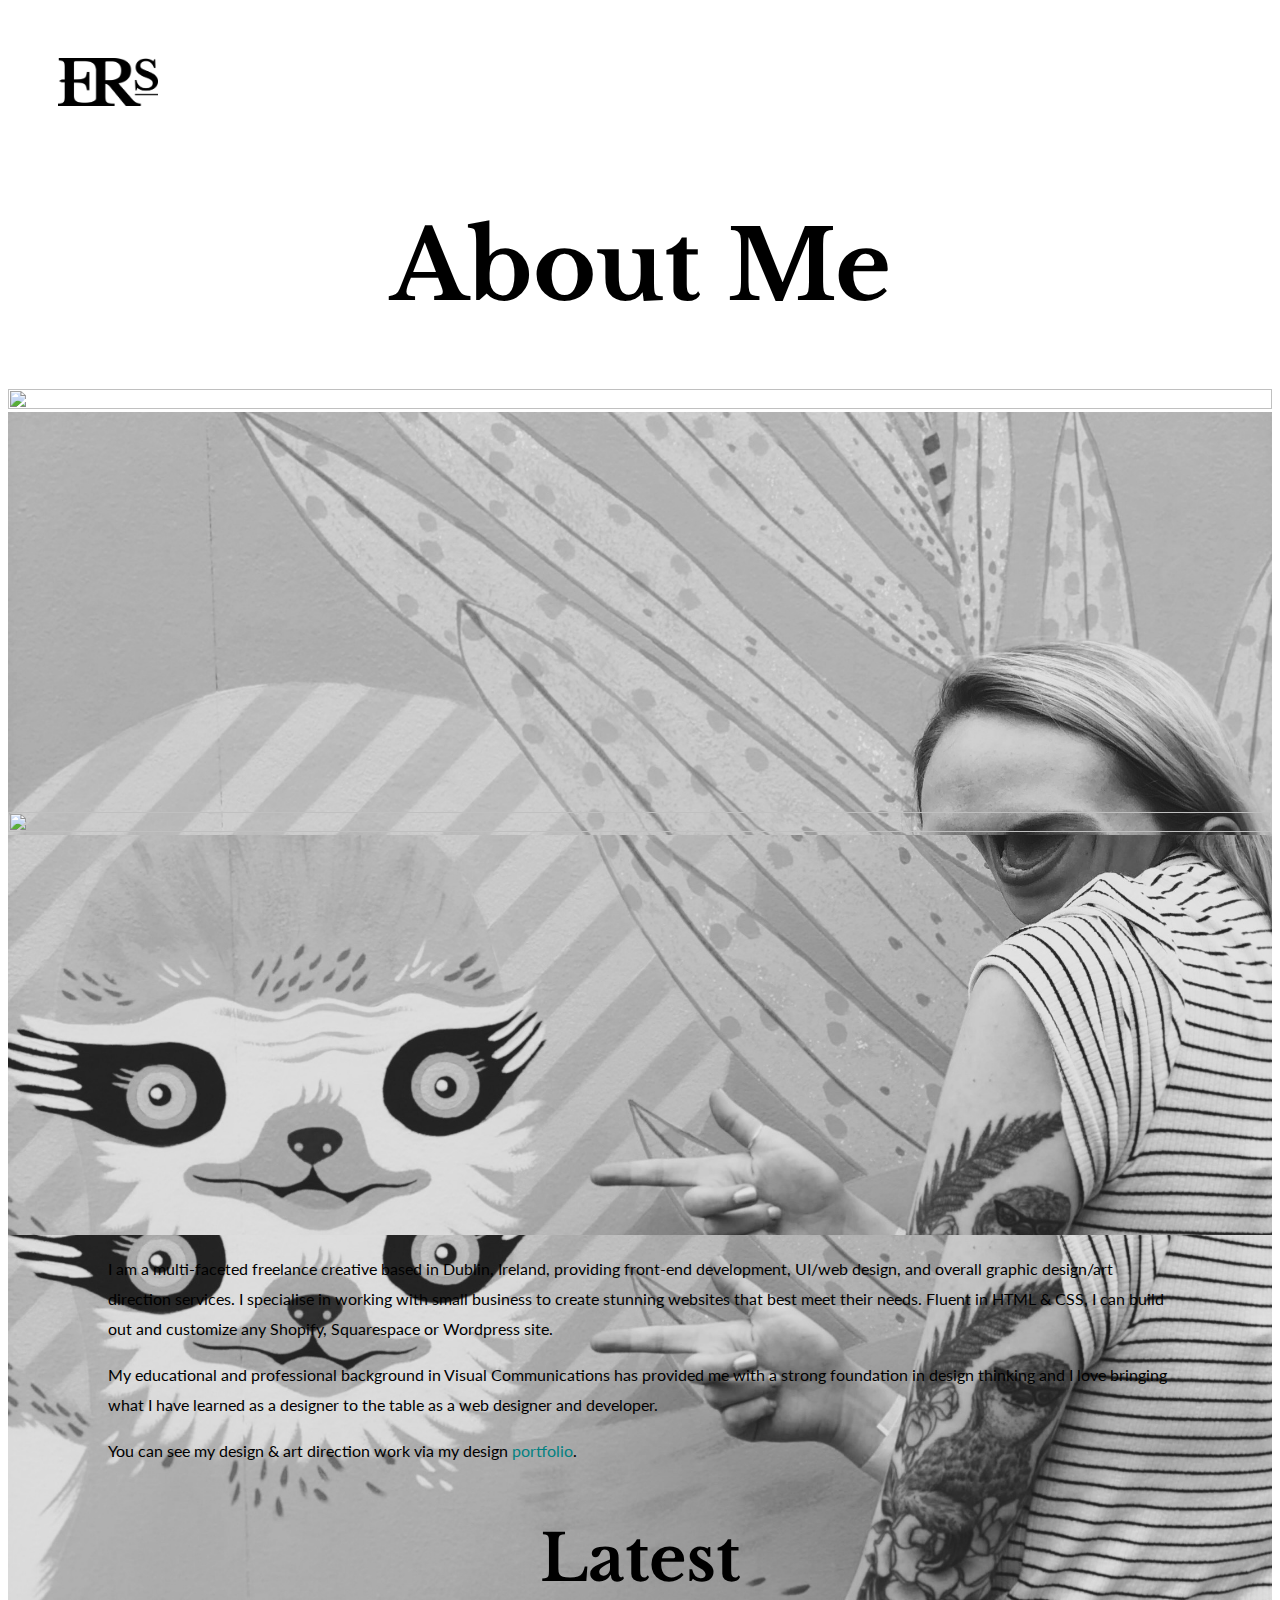
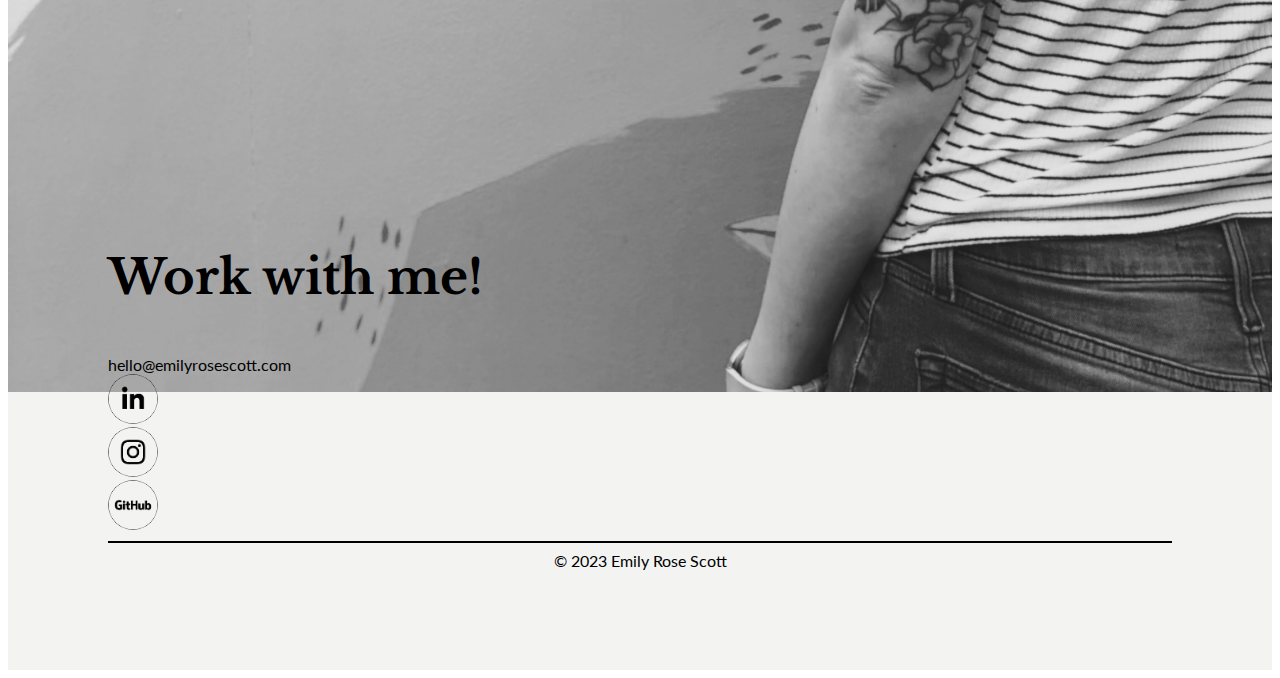
==== about.html @ 5b52eedc "Updates to overall styling, adding about page content & styling" ====
<!DOCTYPE html>
<html lang="en">
  <head>
    <meta charset="UTF-8" />
    <meta http-equiv="X-UA-Compatible" content="IE=edge" />
    <meta name="viewport" content="width=device-width, initial-scale=1.0" />
    <title>Document</title>
    <link
      href="https://cdn.jsdelivr.net/npm/bootstrap@5.3.0-alpha3/dist/css/bootstrap.min.css"
      rel="stylesheet"
      integrity="sha384-KK94CHFLLe+nY2dmCWGMq91rCGa5gtU4mk92HdvYe+M/SXH301p5ILy+dN9+nJOZ"
      crossorigin="anonymous"
    />
    <link rel="stylesheet" href="/styles/portfolio.css" />
    <link rel="preconnect" href="https://fonts.googleapis.com" />
    <link rel="preconnect" href="https://fonts.gstatic.com" crossorigin />
    <link
      href="https://fonts.googleapis.com/css2?family=Lato:ital,wght@0,100;0,300;0,400;0,700;0,900;1,100;1,300;1,400;1,700;1,900&family=Libre+Baskerville:ital,wght@0,400;0,700;1,400&display=swap"
      rel="stylesheet"
    />

    <script
      src="https://cdn.jsdelivr.net/npm/bootstrap@5.3.0-alpha3/dist/js/bootstrap.bundle.min.js"
      integrity="sha384-ENjdO4Dr2bkBIFxQpeoTz1HIcje39Wm4jDKdf19U8gI4ddQ3GYNS7NTKfAdVQSZe"
      crossorigin="anonymous"
    ></script>
  </head>
  <body>
    <nav>
      <a href="/index.html"
        ><img src="/images/ers-logo.png" alt="" class="logo"
      /></a>
    </nav>

    <div class="header">
      <h1>About Me</h1>
    </div>
    <div class="row mt-5 d-none d-md-flex">
      <div class="col img-container">
        <img src="/images/emily-1.jpg" alt="" class="" />
      </div>
      <div class="col img-container">
        <img src="/images/emily-2.jpeg" alt="" class="" />
      </div>
      <div class="col img-container">
        <img src="/images/emily-3.jpg" alt="" class="" />
      </div>
    </div>
    <div class="hidden-image d-md-none d-sm-block mt-5">
      <img src="/images/emily-2.jpeg" alt="" class="img-fluid" max- />
    </div>
    <div class="page-content">
      <div class="row mt-5">
        <div class="col-lg">
          <p>
            I am a multi-faceted freelance creative based in Dublin, Ireland,
            providing front-end development, UI/web design, and overall graphic
            design/art direction services. I specialise in working with small
            business to create stunning websites that best meet their needs.
            Fluent in HTML & CSS, I can build out and customize any Shopify,
            Squarespace or Wordpress site.
          </p>
        </div>
        <div class="col-lg">
          <p>
            My educational and professional background in Visual Communications
            has provided me with a strong foundation in design thinking and I
            love bringing what I have learned as a designer to the table as a
            web designer and developer.
          </p>
          <p>
            You can see my design & art direction work via my design
            <a
              href="https://www.emilyrosescott.com/"
              target="_blank"
              class="body-link"
              >portfolio</a
            >.
          </p>
        </div>
      </div>
      <div class="latest mt-5">
        <h2>Latest</h2>
        <div class="ig-grid mt-5">
          <figure data-behold-id="tKvG8lIHUna5O9hfatma"></figure>
        </div>
      </div>
    </div>
    <div class="footer">
      <div class="row d-flex">
        <div class="col-md-6 justify-content-start">
          <h3>Work with me!</h3>
          <a href="mailto:hello@emilyrosescott.com">hello@emilyrosescott.com</a>
        </div>
        <div class="col-md-6 d-flex justify-content-end social-icon-group">
          <div class="col-2 d-flex justify-content-end social-icon">
            <a
              href="https://www.linkedin.com/in/emily-r-scott-07019373/"
              target="_blank"
              ><img src="/images/linkedin-logo-icon.png"
            /></a>
          </div>
          <div class="col-2 d-flex justify-content-end social-icon">
            <a href="https://www.instagram.com/emirosely/" target="_blank"
              ><img src="/images/instagram-logo-icon.png"
            /></a>
          </div>
          <div class="col-2 d-flex justify-content-end social-icon">
            <a href="https://github.com/emirosely" target="_blank"
              ><img src="/images/github-logo-icon.png"
            /></a>
          </div>
        </div>
      </div>
      <hr />
      <div class="row copyright">
        <a href="https://www.emilyrosescott.com/" target="_blank"
          >© 2023 Emily Rose Scott</a
        >
      </div>
    </div>
    <script src="https://w.behold.so/widget.js" type="module"></script>
  </body>
</html>
---- styles/portfolio.css ----
/* MAIN */

:root {
  --background-color: rgba(26, 47, 0, 0.05);
  --primary-color: #018181;
  --heading-font-family: "Libre Baskerville", serif;
  --default-font-family: "Lato", sans-serif;
  --box-shadow: rgba(0, 0, 0, 0.1) 4px 4px 10px;
  --margin-top: 100px;
  --margin-vertical: 100px 0px;
  --margin-horizontal: 0px 100px;
}

body {
  font-family: var(--default-font-family);
}

h1,
h2,
h3 {
  font-family: var(--heading-font-family);
  color: black;
  font-weight: 700;
  line-height: 1.2em;
}

h4,
h5,
h6 {
  color: #000000b2;
  font-family: var(--default-font-family);
  text-transform: uppercase;
  letter-spacing: 0.2em;
  font-weight: 400;
}

h1 {
  font-size: 96px;
  line-height: 115px;
}

h2 {
  font-size: 64px;
  line-height: 80px;
}

h3 {
  font-size: 48px;
  line-height: 60px;
}

h4 {
  font-size: 24px;
  line-height: 35px;
}

h5 {
  font-size: 16px;
  line-height: 30px;
}

p {
  font-weight: 400;
  font-size: 16px;
  color: black;
  line-height: 30px;
}

hr {
  border: 1px solid #000000;
}

.body-button {
  border-radius: 5px;
  color: var(--primary-color);
  font-size: 16px;
  line-height: 20px;
  padding: 20px 30px;
  border: 1px solid var(--primary-color);
}

.body-button:hover {
  background: var(--primary-color);
  border-radius: 5px;
  color: white;
  font-size: 16px;
  line-height: 20px;
  padding: 20px 30px;
  box-shadow: var(--box-shadow);
}

.body-link {
  color: var(--primary-color);
  text-decoration: none;
}

.body-link:hover {
  color: var(--primary-color);
  text-decoration: underline;
}

.btn-branding {
  background: var(--primary-color);
  border-radius: 5px;
  color: white;
  font-size: 20px;
  line-height: 24px;
  padding: 20px 30px;
  text-transform: uppercase;
  letter-spacing: 0.2em;
  margin-right: 50px;
  margin-top: -30px;
  float: right;
}

.btn-branding:active {
  background-color: white !important;
  color: black !important;
  box-shadow: var(--box-shadow) !important;
}

.btn-branding:hover {
  background-color: black;
  color: white;
  box-shadow: var(--box-shadow);
}

.header {
  margin-top: var(--margin-top);
}

.logo {
  max-width: 100px;
  margin-top: 50px;
  margin-left: 50px;
}

.page-content {
  margin: var(--margin-horizontal);
}

/* HOME */
.hero {
  background-color: var(--background-color);
}

.nameplate {
  padding: 100px 50px;
  max-width: 1000px;
  margin: 0 auto;
}

.title {
  background-color: white;
  padding: 30px;
  margin-left: 50px;
  margin-bottom: -40px;
  text-align: left;
  text-decoration: none;
  display: inline-block;
}

.name {
  box-sizing: border-box;
  border: 2px solid #000000;
  padding: 100px 50px;
}

.project {
  margin: var(--margin-vertical);
}

/* ABOUT */

.header h1 {
  text-align: center;
}

.hidden-image img {
  max-height: 400px;
  width: 100%;
  height: auto;
  object-fit: cover;
}

.ig-grid {
  margin-bottom: 100px;
}

.img-container {
  max-height: 400px;
}

.img-container img {
  width: 100%;
  height: 100%;
  object-fit: cover;
}

.latest h2 {
  text-align: center;
}

/* FOOTER */
.copyright {
  text-align: center;
}

.footer {
  background-color: var(--background-color);
  padding: 100px;
}

.footer a {
  color: black;
  text-decoration: none;
}

.footer a:hover {
  color: var(--primary-color);
  text-decoration: underline;
}

.footer img {
  max-width: 100%;
  height: auto;
  max-height: 50px;
  border-radius: 50%;
}

.footer img:hover {
  box-shadow: var(--box-shadow);
}

.social-icon-group {
  gap: 10px;
}

.social-icon {
  flex-basis: 50px;
}

/* RESPONSIVE */
@media (max-width: 350px) {
  .nameplate {
    padding: 75px 50px !important;
  }

  .name {
    padding: 50px 50px !important;
  }

  .title {
    text-align: center !important;
    display: flex !important;
    justify-content: center !important;
    max-width: 200px !important;
    margin-left: auto !important;
    margin-right: auto !important;
    z-index: 1 !important;
    position: relative !important;
    padding: 20px 10px !important;
  }

  .btn-branding {
    text-align: center !important;
    float: none !important;
    display: flex !important;
    justify-content: center !important;
    max-width: 200px !important;
    margin-left: auto !important;
    margin-right: auto !important;
    font-size: 14px !important;
    line-height: 20px !important;
  }

  .page-content {
    margin: 75px 60px !important;
  }

  h1 {
    text-align: center !important;
    font-size: 45px !important;
    line-height: 55px !important;
  }

  h2 {
    font-size: 40px !important;
    line-height: 55px !important;
  }

  h3 {
    font-size: 30px !important;
    line-height: 40px !important;
    text-align: center !important;
  }

  h4 {
    font-size: 14px !important;
    line-height: 20px !important;
  }

  .footer {
    padding: 50px !important;
    text-align: center !important;
    display: block !important;
  }
  .social-icon-group {
    justify-content: center !important;
    margin: 20px 0px !important;
  }
}

@media (max-width: 480px) and (min-width: 351px) {
  .nameplate {
    padding: 75px 50px !important;
  }

  .name {
    padding: 50px 50px !important;
  }

  .title {
    text-align: center !important;
    display: flex !important;
    justify-content: center !important;
    max-width: 250px !important;
    margin-left: auto !important;
    margin-right: auto !important;
    z-index: 1 !important;
    position: relative !important;
    padding: 20px 10px !important;
  }

  .btn-branding {
    text-align: center !important;
    float: none !important;
    display: flex !important;
    justify-content: center !important;
    max-width: 200px !important;
    margin-left: auto !important;
    margin-right: auto !important;
    font-size: 14px !important;
    line-height: 20px !important;
  }

  .page-content {
    margin: 75px 60px !important;
  }

  h1 {
    text-align: center !important;
    font-size: 55px !important;
    line-height: 65px !important;
  }

  h2 {
    font-size: 40px !important;
    line-height: 55px !important;
  }

  h3 {
    font-size: 30px !important;
    line-height: 40px !important;
    text-align: center !important;
  }

  h4 {
    font-size: 14px !important;
    line-height: 20px !important;
  }

  .footer {
    padding: 50px !important;
    text-align: center !important;
    display: block !important;
  }
  .social-icon-group {
    justify-content: center !important;
    margin: 20px 0px !important;
  }
}

@media (max-width: 800px) and (min-width: 481px) {
  h1 {
    font-size: 70px !important;
    line-height: 70px !important;
  }

  h2 {
    font-size: 45px !important;
    line-height: 55px !important;
  }

  h3 {
    font-size: 30px !important;
    line-height: 40px !important;
    text-align: center !important;
  }

  h4 {
    font-size: 16px !important;
    line-height: 30px !important;
  }

  .nameplate {
    padding: 75px 50px !important;
  }

  .name {
    padding: 75px 50px !important;
  }
  .title {
    padding: 20px !important;
    margin-bottom: -30px !important;
  }
  .btn-branding {
    font-size: 16px !important;
  }

  .page-content {
    margin: 75px 60px !important;
  }

  .footer {
    padding: 50px !important;
    text-align: center !important;
    display: block !important;
  }
  .social-icon-group {
    justify-content: center !important;
    margin: 20px 0px !important;
  }
}
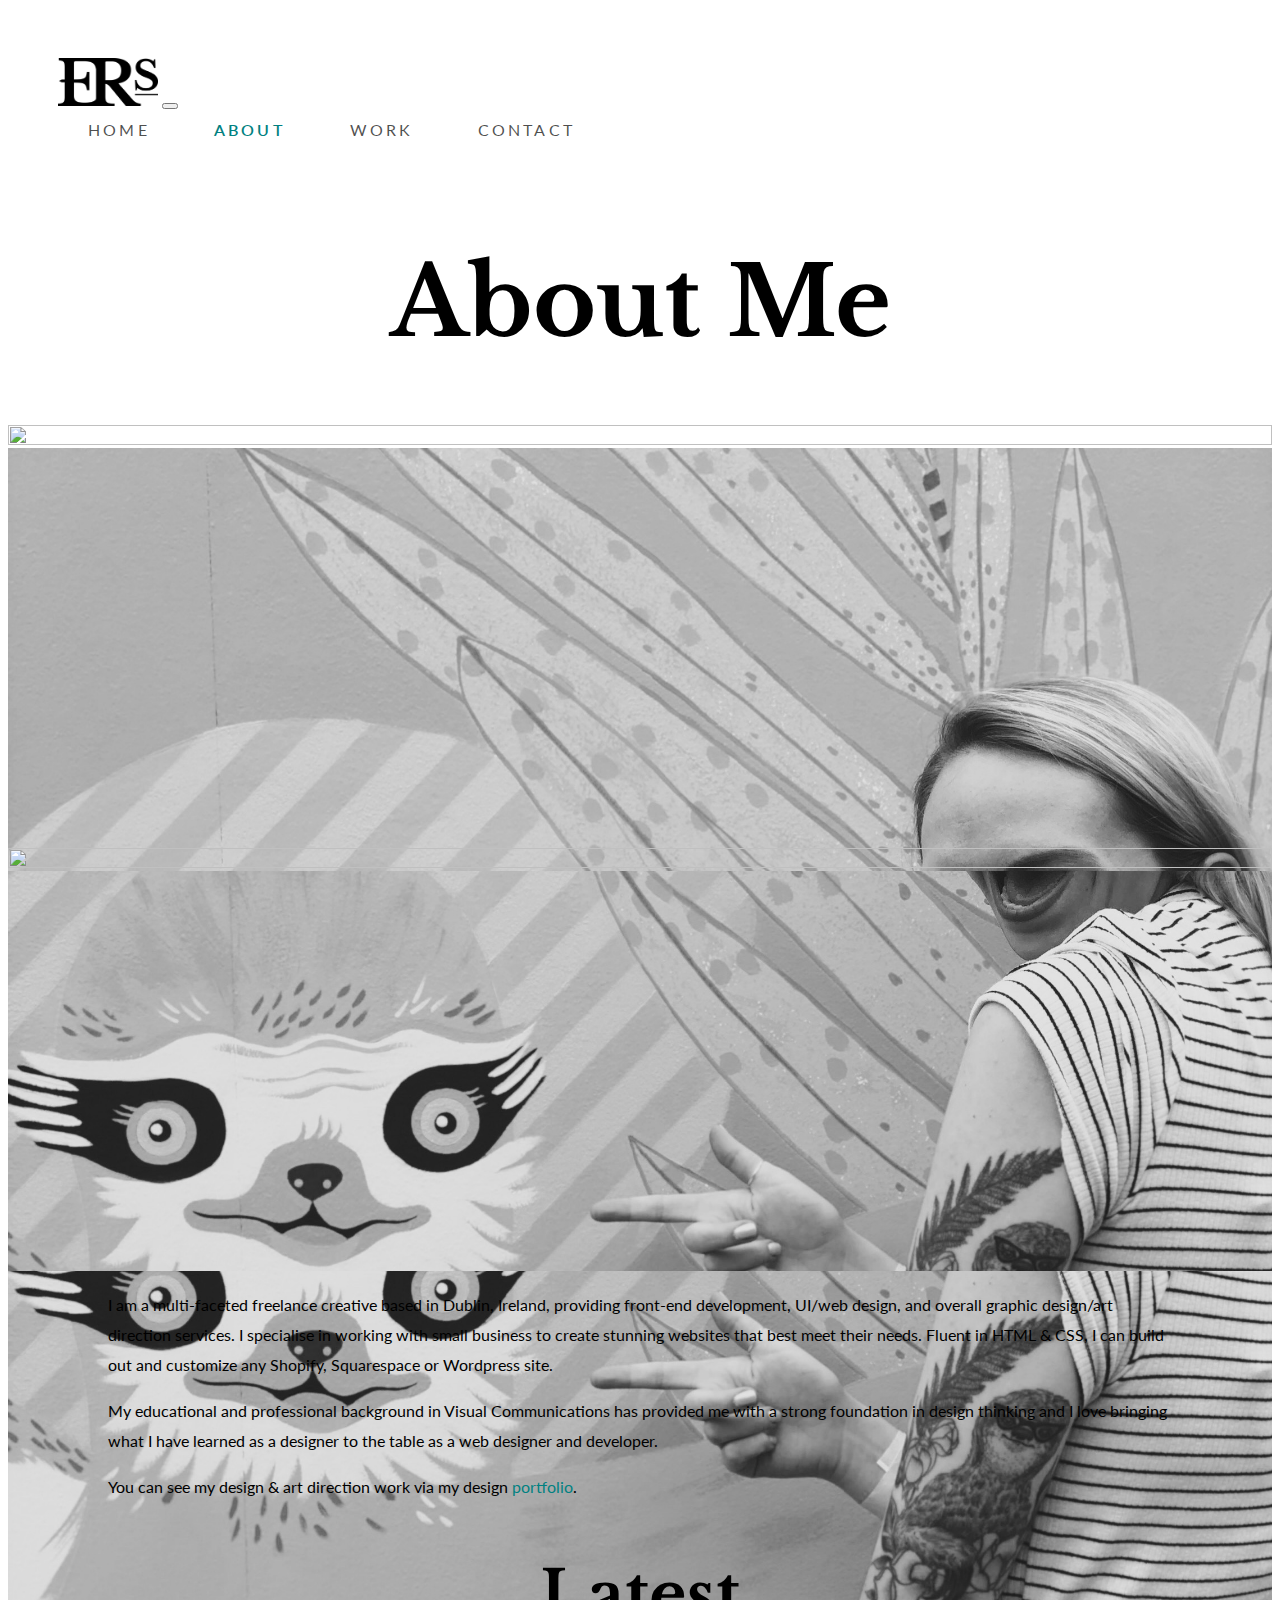
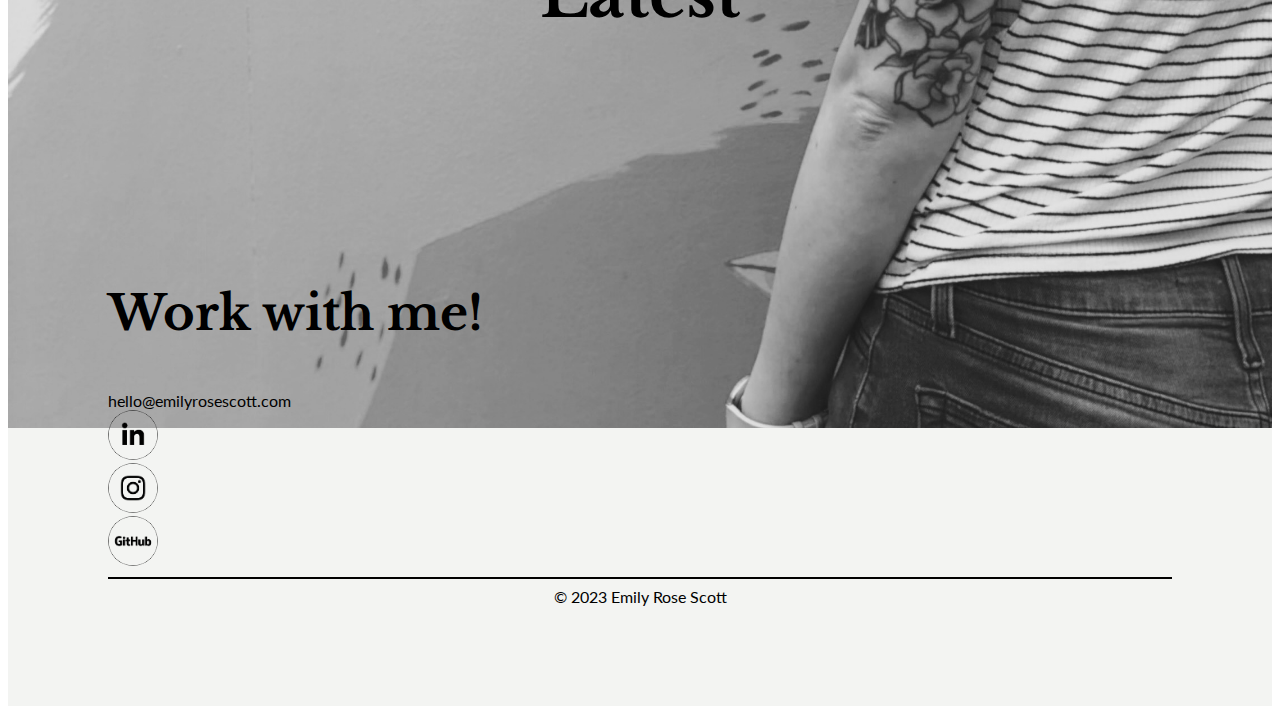
==== commit 84bdd85b: "Adding navbar to all pages" ====
--- a/about.html
+++ b/about.html
@@ -26,10 +26,30 @@
     ></script>
   </head>
   <body>
-    <nav>
-      <a href="/index.html"
-        ><img src="/images/ers-logo.png" alt="" class="logo"
-      /></a>
+    <nav class="navbar navbar-expand-lg">
+      <a href="/"><img src="/images/ers-logo.png" alt="" class="logo" /></a>
+      <button
+        class="navbar-toggler"
+        type="button"
+        data-bs-toggle="collapse"
+        data-bs-target="#navbarNavAltMarkup"
+        aria-controls="navbarNavAltMarkup"
+        aria-expanded="false"
+        aria-label="Toggle navigation"
+      >
+        <span class="navbar-toggler-icon"></span>
+      </button>
+      <div
+        class="collapse navbar-collapse d-flex-lg justify-content-end"
+        id="navbarNavAltMarkup"
+      >
+        <div class="navbar-nav">
+          <a class="" aria-current="page" href="/">home</a>
+          <a class="active" href="/about.html">about</a>
+          <a class="" href="/work.html">work</a>
+          <a class="" href="/contact.html">contact</a>
+        </div>
+      </div>
     </nav>
 
     <div class="header">
--- a/styles/portfolio.css
+++ b/styles/portfolio.css
@@ -129,14 +129,55 @@
   margin-top: var(--margin-top);
 }
 
+.page-content {
+  margin: var(--margin-horizontal);
+}
+
+/* NAVBAR */
+nav {
+  padding-top: 50px !important;
+  padding-left: 50px !important;
+  padding-right: 50px !important;
+}
+
+nav a {
+  color: #000000b2;
+  font-family: var(--default-font-family);
+  font-size: 16px;
+  font-weight: 400;
+  letter-spacing: 0.2em;
+  line-height: 30px;
+  text-decoration: none;
+  text-transform: uppercase;
+  transition: all 100ms ease-in-out;
+  display: inline;
+  list-style: none;
+}
+
+nav a:hover,
+nav a.active {
+  color: var(--primary-color);
+  font-weight: 600;
+}
+
 .logo {
   max-width: 100px;
-  margin-top: 50px;
-  margin-left: 50px;
-}
-
-.page-content {
-  margin: var(--margin-horizontal);
+}
+
+.nav-home {
+  background-color: var(--background-color) !important;
+}
+
+.navbar-nav {
+  align-items: center;
+}
+
+.navbar-nav a {
+  padding: 5px 30px;
+}
+
+.navbar-toggler:focus {
+  box-shadow: none !important;
 }
 
 /* HOME */
@@ -145,7 +186,7 @@
 }
 
 .nameplate {
-  padding: 100px 50px;
+  padding: 50px 50px 100px 50px;
   max-width: 1000px;
   margin: 0 auto;
 }
@@ -201,6 +242,26 @@
   text-align: center;
 }
 
+/* WORK */
+
+.coming-soon {
+  box-sizing: border-box;
+  border: 2px solid #000000;
+  margin: var(--margin-vertical);
+  padding: 50px;
+  text-align: center;
+}
+
+/* CONTACT */
+
+.contact-border {
+  box-sizing: border-box;
+  border: 2px solid #000000;
+  margin: var(--margin-vertical);
+  padding: 50px;
+  text-align: center;
+}
+
 /* FOOTER */
 .copyright {
   text-align: center;
@@ -242,8 +303,8 @@
 
 /* RESPONSIVE */
 @media (max-width: 350px) {
-  .nameplate {
-    padding: 75px 50px !important;
+  .logo {
+    max-width: 75px;
   }
 
   .name {
@@ -300,6 +361,12 @@
     line-height: 20px !important;
   }
 
+  nav {
+    padding-top: 25px !important;
+    padding-left: 25px !important;
+    padding-right: 25px !important;
+  }
+
   .footer {
     padding: 50px !important;
     text-align: center !important;
@@ -312,8 +379,8 @@
 }
 
 @media (max-width: 480px) and (min-width: 351px) {
-  .nameplate {
-    padding: 75px 50px !important;
+  .logo {
+    max-width: 75px;
   }
 
   .name {
@@ -370,6 +437,12 @@
     line-height: 20px !important;
   }
 
+  nav {
+    padding-top: 25px !important;
+    padding-left: 25px !important;
+    padding-right: 25px !important;
+  }
+
   .footer {
     padding: 50px !important;
     text-align: center !important;
@@ -403,13 +476,10 @@
     line-height: 30px !important;
   }
 
-  .nameplate {
-    padding: 75px 50px !important;
-  }
-
   .name {
     padding: 75px 50px !important;
   }
+
   .title {
     padding: 20px !important;
     margin-bottom: -30px !important;
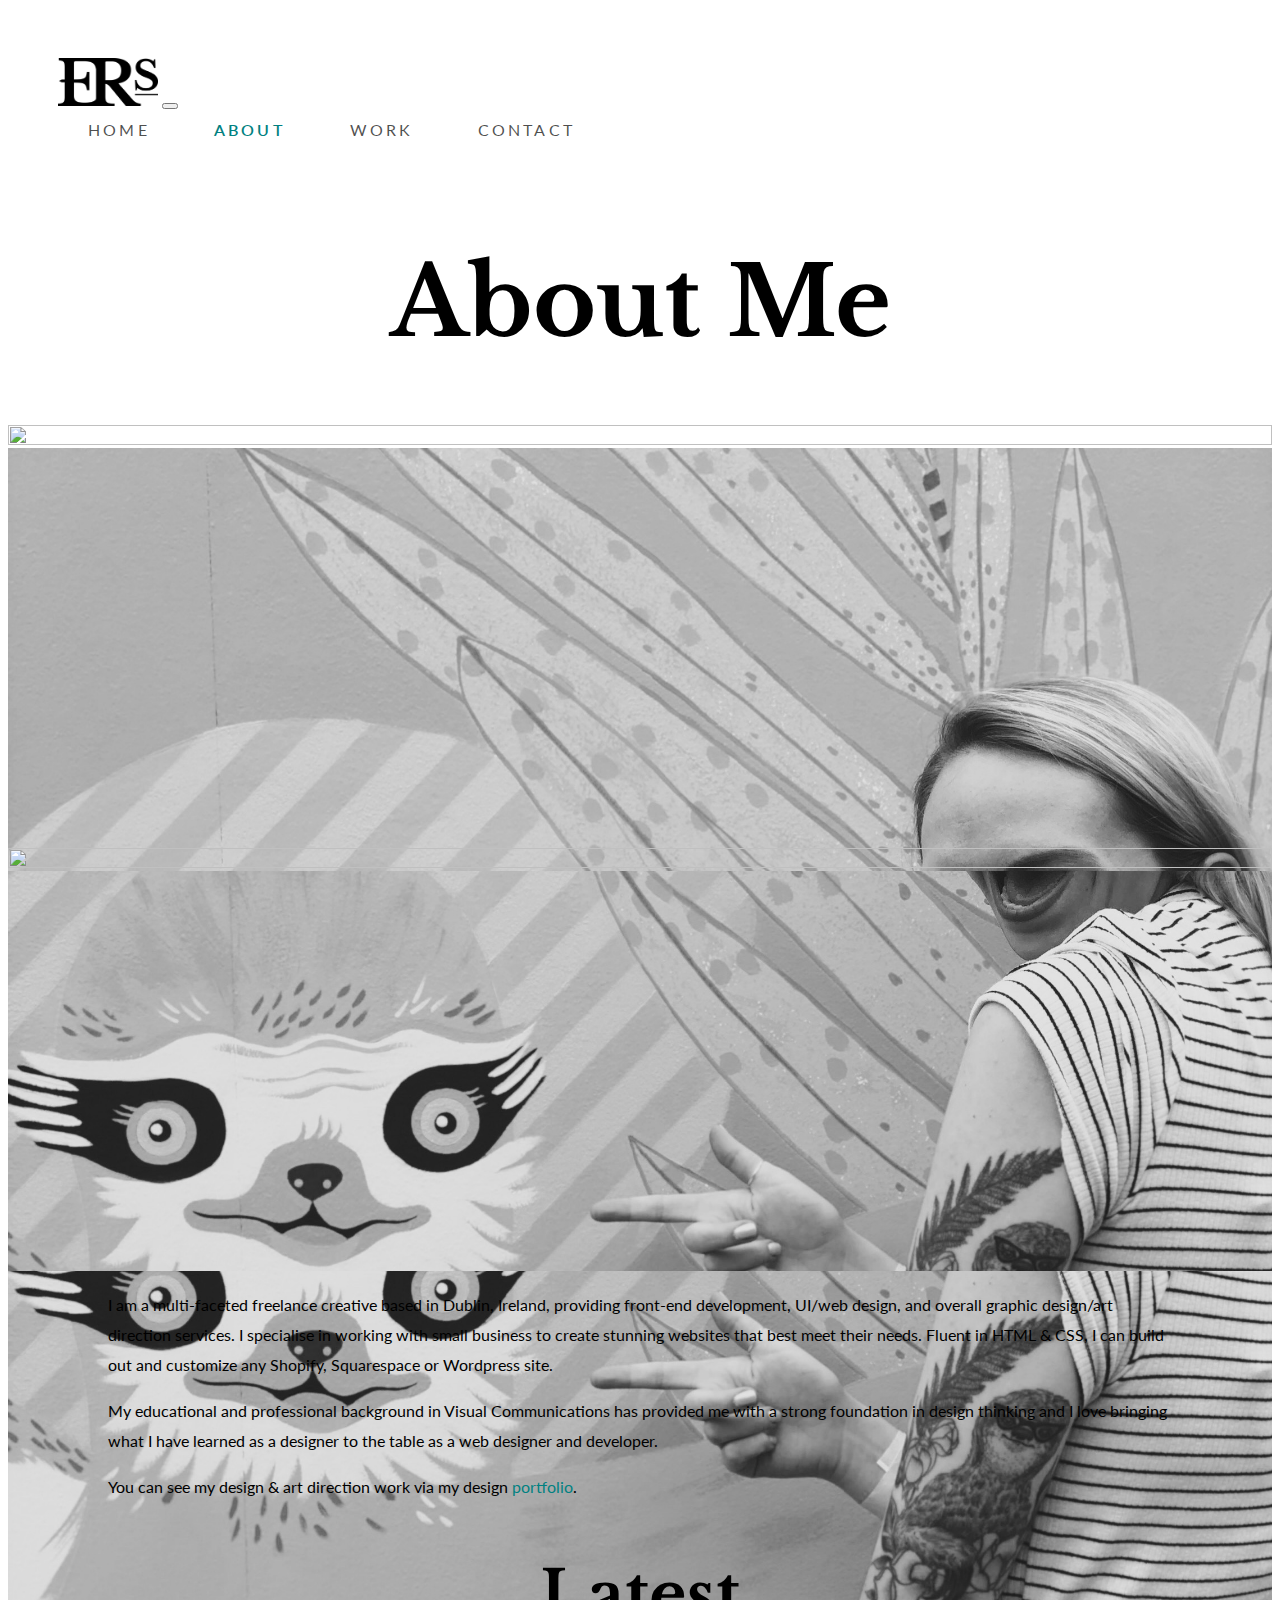
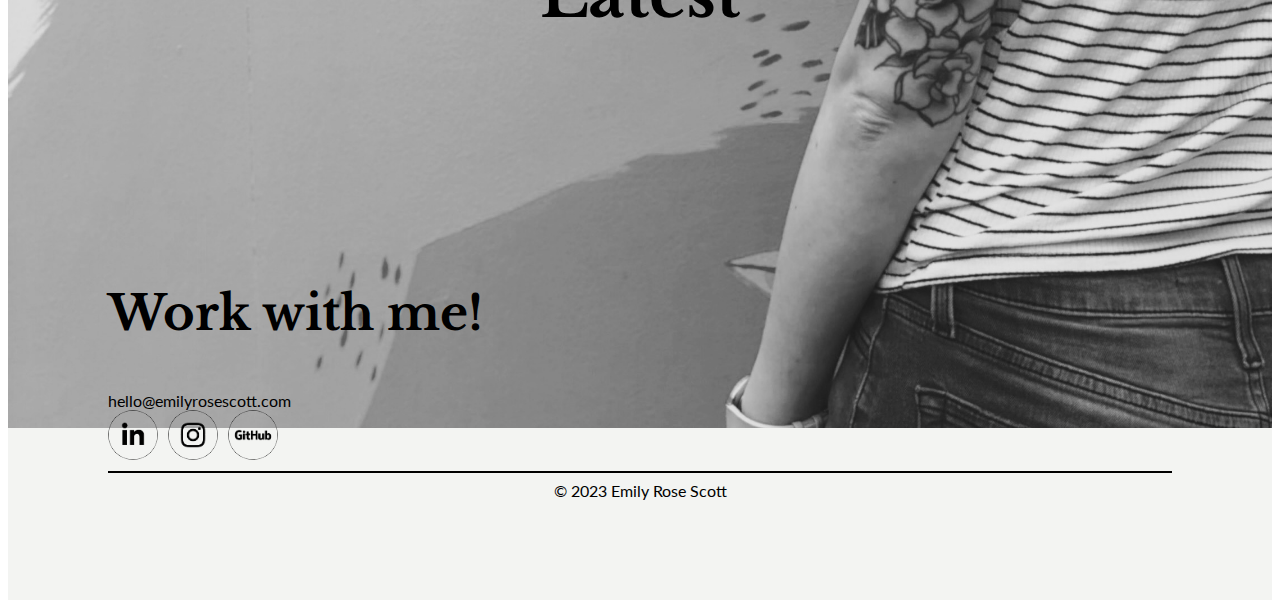
==== commit 86134cb6: "updates to footer styling and homepage images" ====
--- a/about.html
+++ b/about.html
@@ -106,26 +106,26 @@
         </div>
       </div>
     </div>
-    <div class="footer">
-      <div class="row d-flex">
-        <div class="col-md-6 justify-content-start">
+    <footer>
+      <div class="d-flex justify-content-between">
+        <div class="">
           <h3>Work with me!</h3>
           <a href="mailto:hello@emilyrosescott.com">hello@emilyrosescott.com</a>
         </div>
-        <div class="col-md-6 d-flex justify-content-end social-icon-group">
-          <div class="col-2 d-flex justify-content-end social-icon">
+        <div class="social-icon-group">
+          <div class="social-icon">
             <a
               href="https://www.linkedin.com/in/emily-r-scott-07019373/"
               target="_blank"
               ><img src="/images/linkedin-logo-icon.png"
             /></a>
           </div>
-          <div class="col-2 d-flex justify-content-end social-icon">
+          <div class="social-icon">
             <a href="https://www.instagram.com/emirosely/" target="_blank"
               ><img src="/images/instagram-logo-icon.png"
             /></a>
           </div>
-          <div class="col-2 d-flex justify-content-end social-icon">
+          <div class="social-icon">
             <a href="https://github.com/emirosely" target="_blank"
               ><img src="/images/github-logo-icon.png"
             /></a>
@@ -138,7 +138,8 @@
           >© 2023 Emily Rose Scott</a
         >
       </div>
-    </div>
+    </footer>
+
     <script src="https://w.behold.so/widget.js" type="module"></script>
   </body>
 </html>
--- a/styles/portfolio.css
+++ b/styles/portfolio.css
@@ -9,6 +9,7 @@
   --margin-top: 100px;
   --margin-vertical: 100px 0px;
   --margin-horizontal: 0px 100px;
+  --transition: all 100ms ease-in-out;
 }
 
 body {
@@ -77,6 +78,7 @@
   line-height: 20px;
   padding: 20px 30px;
   border: 1px solid var(--primary-color);
+  transition: var(--transition);
 }
 
 .body-button:hover {
@@ -92,6 +94,7 @@
 .body-link {
   color: var(--primary-color);
   text-decoration: none;
+  transition: var(--transition);
 }
 
 .body-link:hover {
@@ -149,7 +152,7 @@
   line-height: 30px;
   text-decoration: none;
   text-transform: uppercase;
-  transition: all 100ms ease-in-out;
+  transition: var(--transition);
   display: inline;
   list-style: none;
 }
@@ -211,6 +214,11 @@
   margin: var(--margin-vertical);
 }
 
+.project img {
+  aspect-ratio: 5/4;
+  object-fit: cover;
+}
+
 /* ABOUT */
 
 .header h1 {
@@ -267,34 +275,37 @@
   text-align: center;
 }
 
-.footer {
+footer {
   background-color: var(--background-color);
   padding: 100px;
 }
 
-.footer a {
+footer a {
   color: black;
   text-decoration: none;
-}
-
-.footer a:hover {
+  transition: var(--transition);
+}
+
+footer a:hover {
   color: var(--primary-color);
   text-decoration: underline;
 }
 
-.footer img {
+footer img {
   max-width: 100%;
   height: auto;
   max-height: 50px;
   border-radius: 50%;
 }
 
-.footer img:hover {
+footer img:hover {
   box-shadow: var(--box-shadow);
+  transition: var(--transition);
 }
 
 .social-icon-group {
   gap: 10px;
+  display: flex;
 }
 
 .social-icon {
@@ -367,11 +378,15 @@
     padding-right: 25px !important;
   }
 
-  .footer {
+  footer {
     padding: 50px !important;
     text-align: center !important;
+  }
+
+  footer .d-flex {
     display: block !important;
   }
+
   .social-icon-group {
     justify-content: center !important;
     margin: 20px 0px !important;
@@ -443,11 +458,15 @@
     padding-right: 25px !important;
   }
 
-  .footer {
+  footer {
     padding: 50px !important;
     text-align: center !important;
+  }
+
+  footer .d-flex {
     display: block !important;
   }
+
   .social-icon-group {
     justify-content: center !important;
     margin: 20px 0px !important;
@@ -468,7 +487,6 @@
   h3 {
     font-size: 30px !important;
     line-height: 40px !important;
-    text-align: center !important;
   }
 
   h4 {
@@ -492,9 +510,8 @@
     margin: 75px 60px !important;
   }
 
-  .footer {
+  footer {
     padding: 50px !important;
-    text-align: center !important;
     display: block !important;
   }
   .social-icon-group {
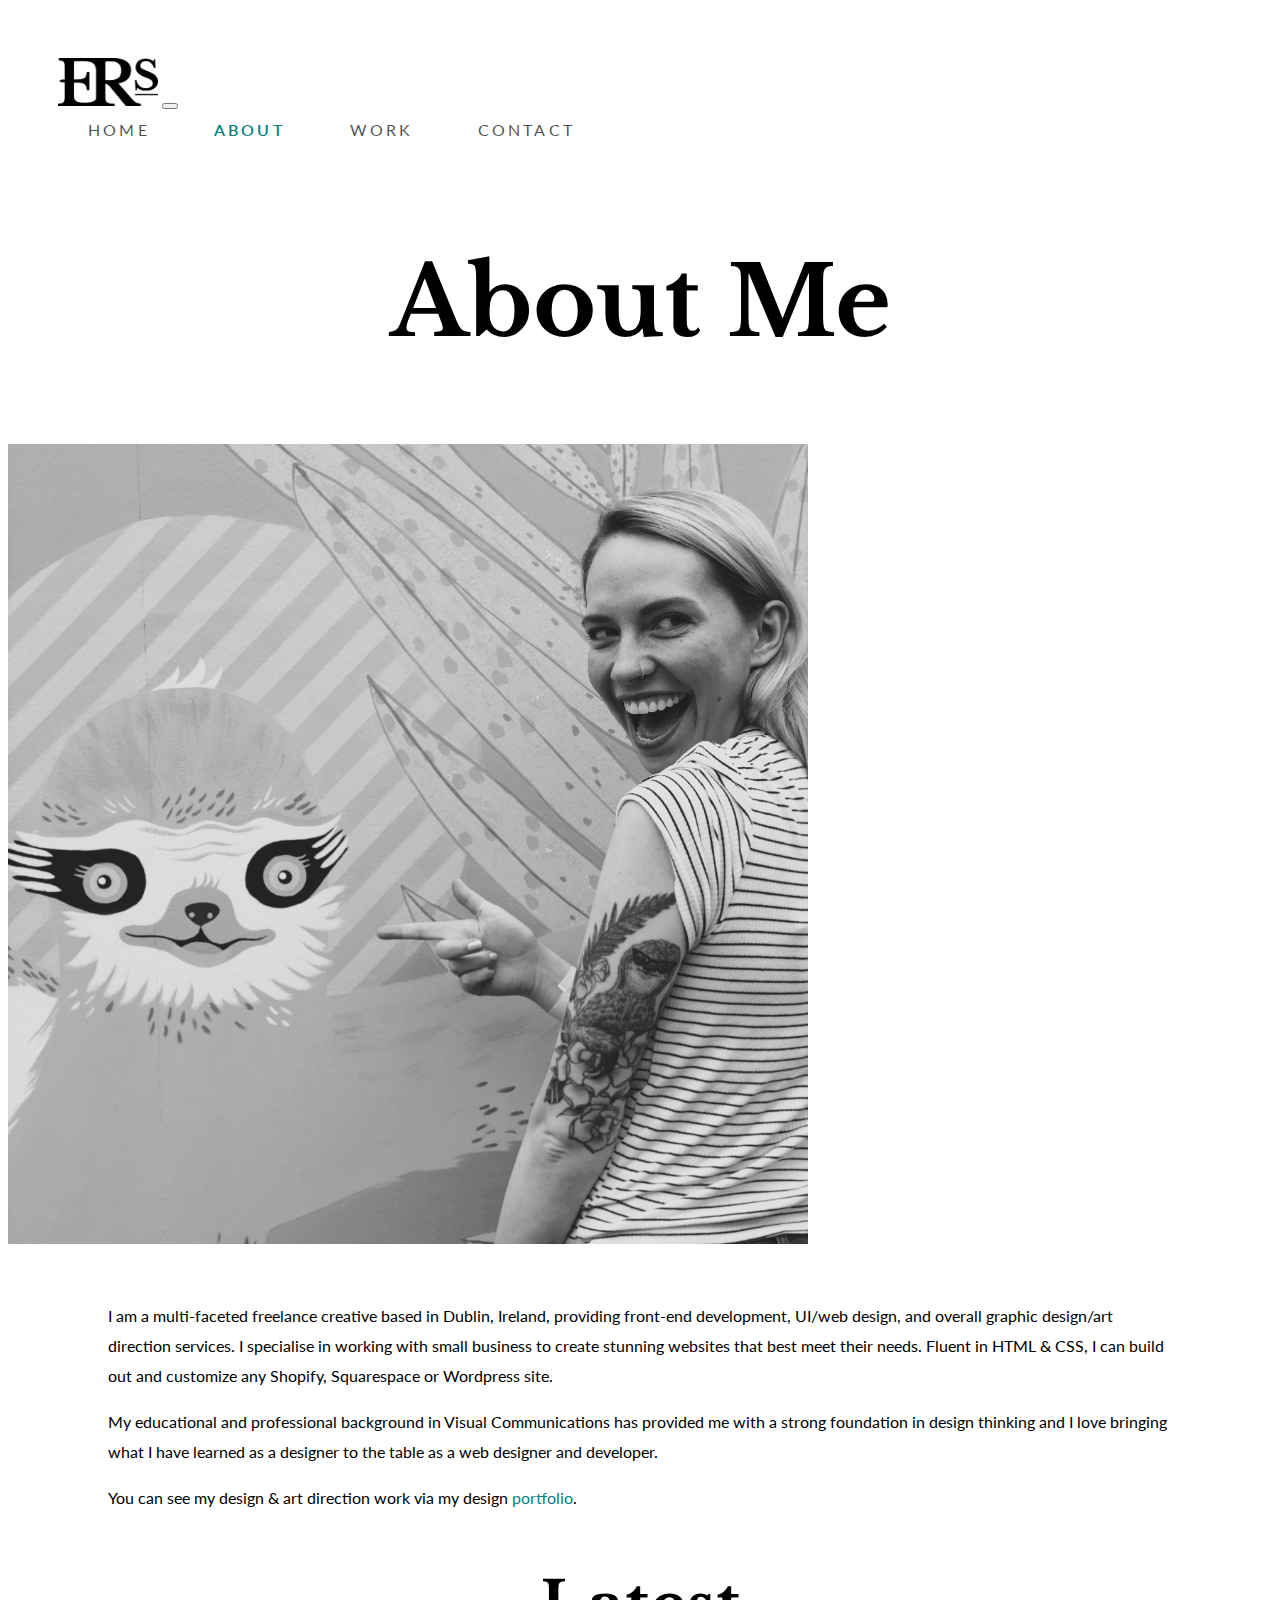
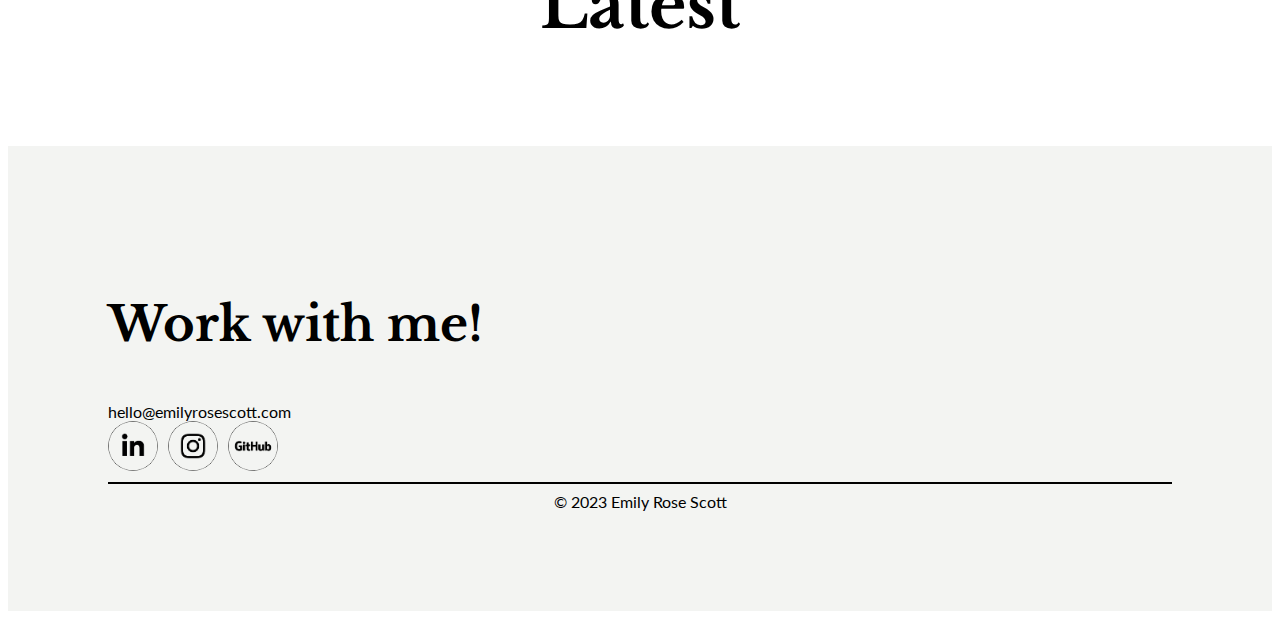
==== commit 3b3e20c2: "Updates to about page styling" ====
--- a/about.html
+++ b/about.html
@@ -55,20 +55,21 @@
     <div class="header">
       <h1>About Me</h1>
     </div>
-    <div class="row mt-5 d-none d-md-flex">
-      <div class="col img-container">
-        <img src="/images/emily-1.jpg" alt="" class="" />
+    <div class="d-none d-sm-flex justify-content-center mt-5 about">
+      <div>
+        <img src="/images/emily-1.jpg" alt="" class="img-fluid" />
       </div>
-      <div class="col img-container">
-        <img src="/images/emily-2.jpeg" alt="" class="" />
+      <div>
+        <img src="/images/emily-2.jpeg" alt="" class="img-fluid" />
       </div>
-      <div class="col img-container">
-        <img src="/images/emily-3.jpg" alt="" class="" />
+      <div>
+        <img src="/images/emily-3.jpg" alt="" class="img-fluid" />
       </div>
     </div>
-    <div class="hidden-image d-md-none d-sm-block mt-5">
-      <img src="/images/emily-2.jpeg" alt="" class="img-fluid" max- />
+    <div class="d-sm-none mt-5 about">
+      <img src="/images/emily-1.jpg" alt="" class="img-fluid" />
     </div>
+
     <div class="page-content">
       <div class="row mt-5">
         <div class="col-lg">
--- a/styles/portfolio.css
+++ b/styles/portfolio.css
@@ -221,29 +221,22 @@
 
 /* ABOUT */
 
+.about {
+  gap: 10px;
+}
+
+.about img {
+  aspect-ratio: 1/1;
+  object-fit: cover;
+  max-height: 800px;
+}
+
 .header h1 {
   text-align: center;
 }
 
-.hidden-image img {
-  max-height: 400px;
-  width: 100%;
-  height: auto;
-  object-fit: cover;
-}
-
 .ig-grid {
   margin-bottom: 100px;
-}
-
-.img-container {
-  max-height: 400px;
-}
-
-.img-container img {
-  width: 100%;
-  height: 100%;
-  object-fit: cover;
 }
 
 .latest h2 {
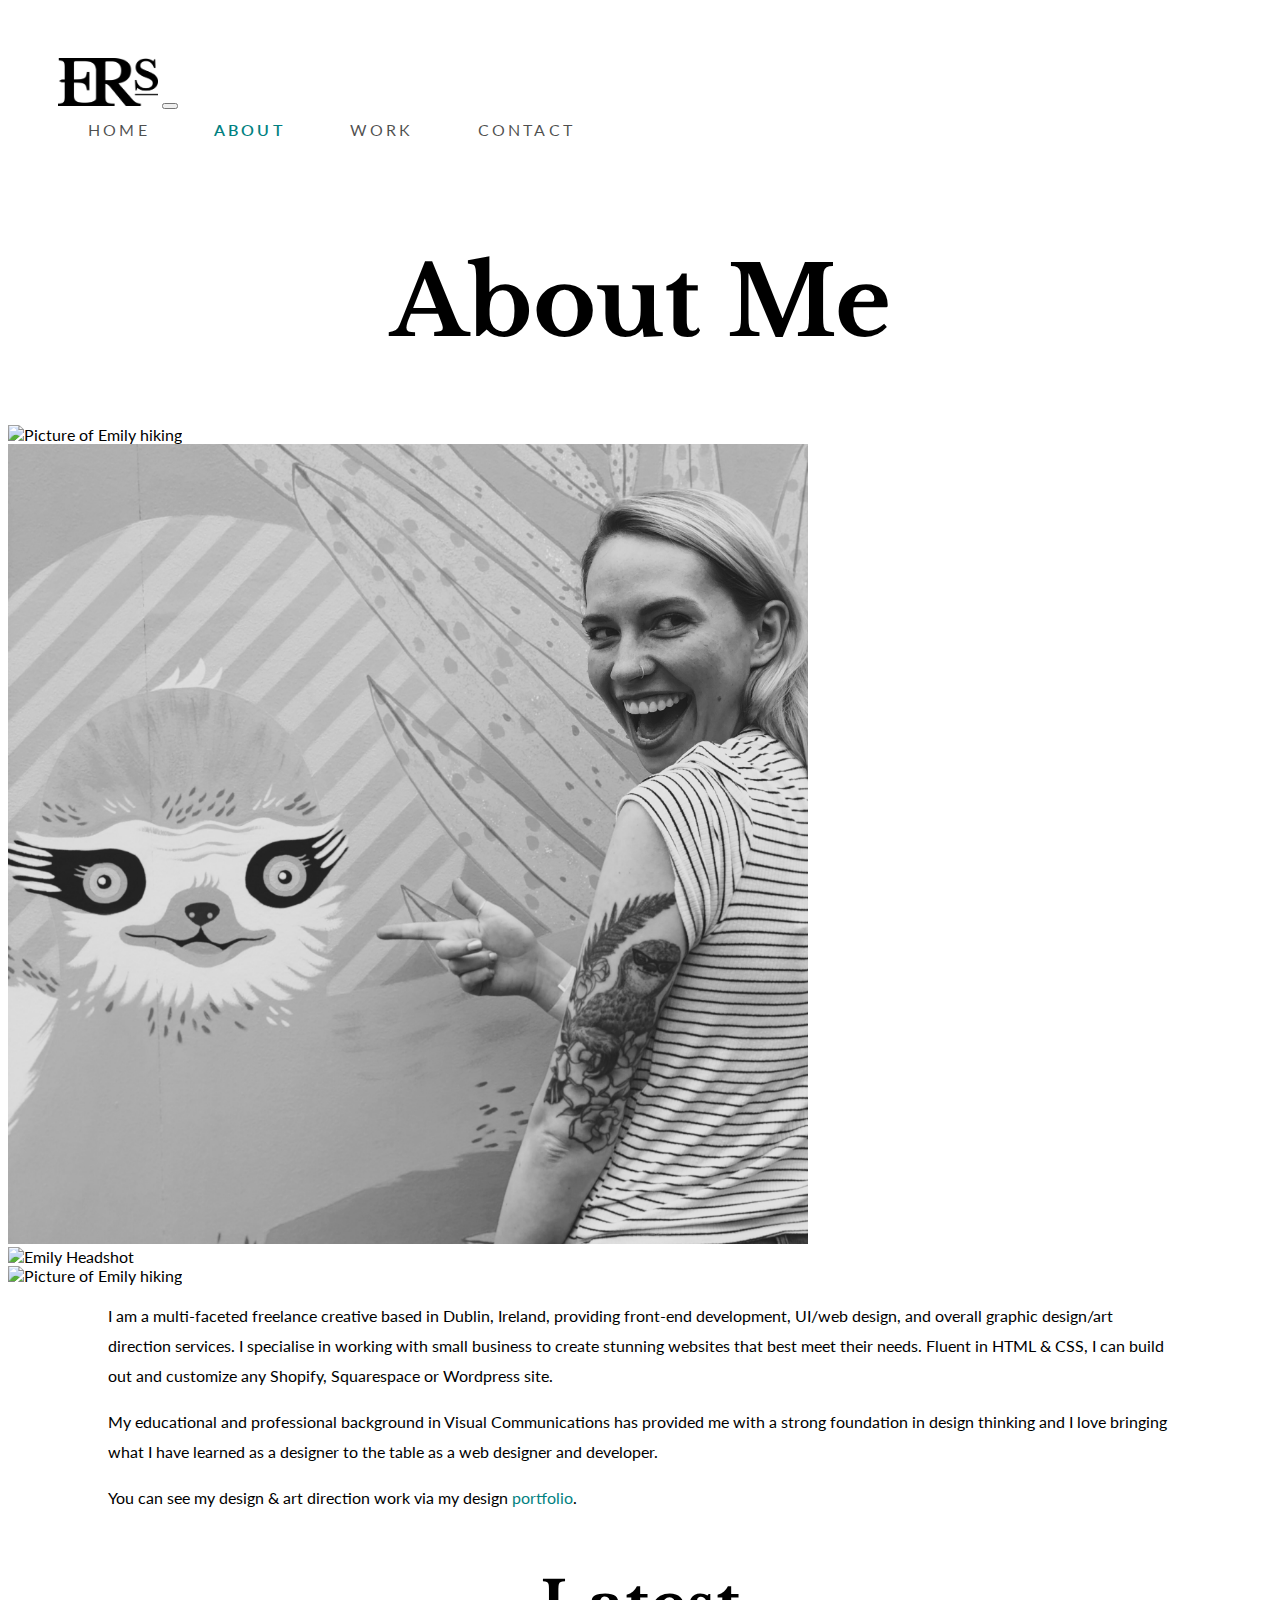
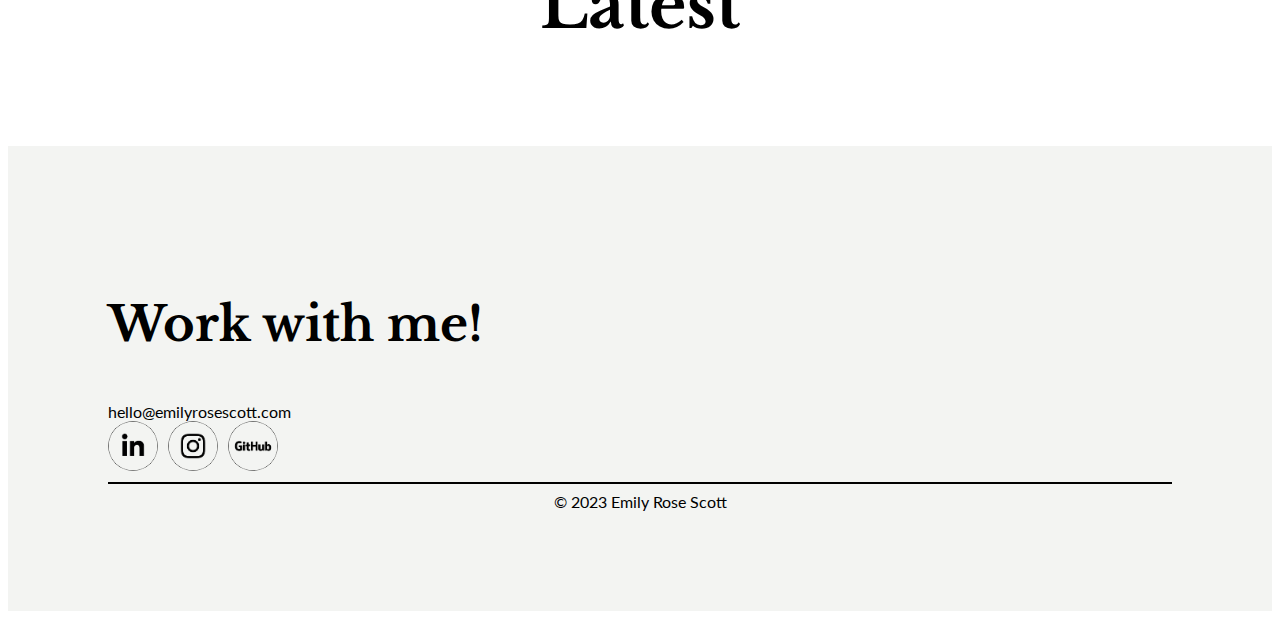
==== commit fdb9d520: "SEO Optimization" ====
--- a/about.html
+++ b/about.html
@@ -4,7 +4,11 @@
     <meta charset="UTF-8" />
     <meta http-equiv="X-UA-Compatible" content="IE=edge" />
     <meta name="viewport" content="width=device-width, initial-scale=1.0" />
-    <title>Document</title>
+    <title>About Emily</title>
+    <meta
+      name="description"
+      content="Emily is a UI designer and front-end developer based in Dublin, Ireland."
+    />
     <link
       href="https://cdn.jsdelivr.net/npm/bootstrap@5.3.0-alpha3/dist/css/bootstrap.min.css"
       rel="stylesheet"
@@ -27,7 +31,9 @@
   </head>
   <body>
     <nav class="navbar navbar-expand-lg">
-      <a href="/"><img src="/images/ers-logo.png" alt="" class="logo" /></a>
+      <a href="/"
+        ><img src="/images/ers-logo.png" alt="Emily Scott logo" class="logo"
+      /></a>
       <button
         class="navbar-toggler"
         type="button"
@@ -44,10 +50,16 @@
         id="navbarNavAltMarkup"
       >
         <div class="navbar-nav">
-          <a class="" aria-current="page" href="/">home</a>
-          <a class="active" href="/about.html">about</a>
-          <a class="" href="/work.html">work</a>
-          <a class="" href="/contact.html">contact</a>
+          <a
+            class=""
+            aria-current="page"
+            href="/"
+            title="Homepage — Emily Scott"
+            >home</a
+          >
+          <a class="active" href="/about.html" title="About Emily">about</a>
+          <a class="" href="/work.html" title="Emily's Work">work</a>
+          <a class="" href="/contact.html" title="Contact Emily">contact</a>
         </div>
       </div>
     </nav>
@@ -57,17 +69,29 @@
     </div>
     <div class="d-none d-sm-flex justify-content-center mt-5 about">
       <div>
-        <img src="/images/emily-1.jpg" alt="" class="img-fluid" />
+        <img
+          src="/images/emily-1.jpg"
+          alt="Picture of Emily hiking"
+          class="img-fluid"
+        />
       </div>
       <div>
-        <img src="/images/emily-2.jpeg" alt="" class="img-fluid" />
+        <img
+          src="/images/emily-2.jpeg"
+          alt="Picture of Emily with sloth tattoo"
+          class="img-fluid"
+        />
       </div>
       <div>
-        <img src="/images/emily-3.jpg" alt="" class="img-fluid" />
+        <img src="/images/emily-3.jpg" alt="Emily Headshot" class="img-fluid" />
       </div>
     </div>
     <div class="d-sm-none mt-5 about">
-      <img src="/images/emily-1.jpg" alt="" class="img-fluid" />
+      <img
+        src="/images/emily-1.jpg"
+        alt="Picture of Emily hiking"
+        class="img-fluid"
+      />
     </div>
 
     <div class="page-content">
@@ -95,6 +119,7 @@
               href="https://www.emilyrosescott.com/"
               target="_blank"
               class="body-link"
+              title="Emily Rose Scott Design & Art Direction Portfolio"
               >portfolio</a
             >.
           </p>
@@ -118,17 +143,17 @@
             <a
               href="https://www.linkedin.com/in/emily-r-scott-07019373/"
               target="_blank"
-              ><img src="/images/linkedin-logo-icon.png"
+              ><img src="/images/linkedin-logo-icon.png" alt="LinkedIn Logo"
             /></a>
           </div>
           <div class="social-icon">
             <a href="https://www.instagram.com/emirosely/" target="_blank"
-              ><img src="/images/instagram-logo-icon.png"
+              ><img src="/images/instagram-logo-icon.png" alt="Instagram Logo"
             /></a>
           </div>
           <div class="social-icon">
             <a href="https://github.com/emirosely" target="_blank"
-              ><img src="/images/github-logo-icon.png"
+              ><img src="/images/github-logo-icon.png" alt="Github Logo"
             /></a>
           </div>
         </div>
--- a/styles/portfolio.css
+++ b/styles/portfolio.css
@@ -253,14 +253,23 @@
   text-align: center;
 }
 
+.work img {
+  aspect-ratio: 16/9;
+  object-fit: cover;
+}
+
 /* CONTACT */
 
-.contact-border {
+.contact {
   box-sizing: border-box;
   border: 2px solid #000000;
-  margin: var(--margin-vertical);
-  padding: 50px;
+  padding: 25px;
   text-align: center;
+  max-width: 600px;
+  display: block;
+  margin-bottom: 50px;
+  margin-left: auto;
+  margin-right: auto;
 }
 
 /* FOOTER */
@@ -384,6 +393,11 @@
     justify-content: center !important;
     margin: 20px 0px !important;
   }
+
+  .work img {
+    aspect-ratio: 4/3;
+    object-fit: cover;
+  }
 }
 
 @media (max-width: 480px) and (min-width: 351px) {
@@ -464,6 +478,11 @@
     justify-content: center !important;
     margin: 20px 0px !important;
   }
+
+  .work img {
+    aspect-ratio: 4/3;
+    object-fit: cover;
+  }
 }
 
 @media (max-width: 800px) and (min-width: 481px) {
@@ -511,4 +530,9 @@
     justify-content: center !important;
     margin: 20px 0px !important;
   }
-}
+
+  .work img {
+    aspect-ratio: 4/3;
+    object-fit: cover;
+  }
+}
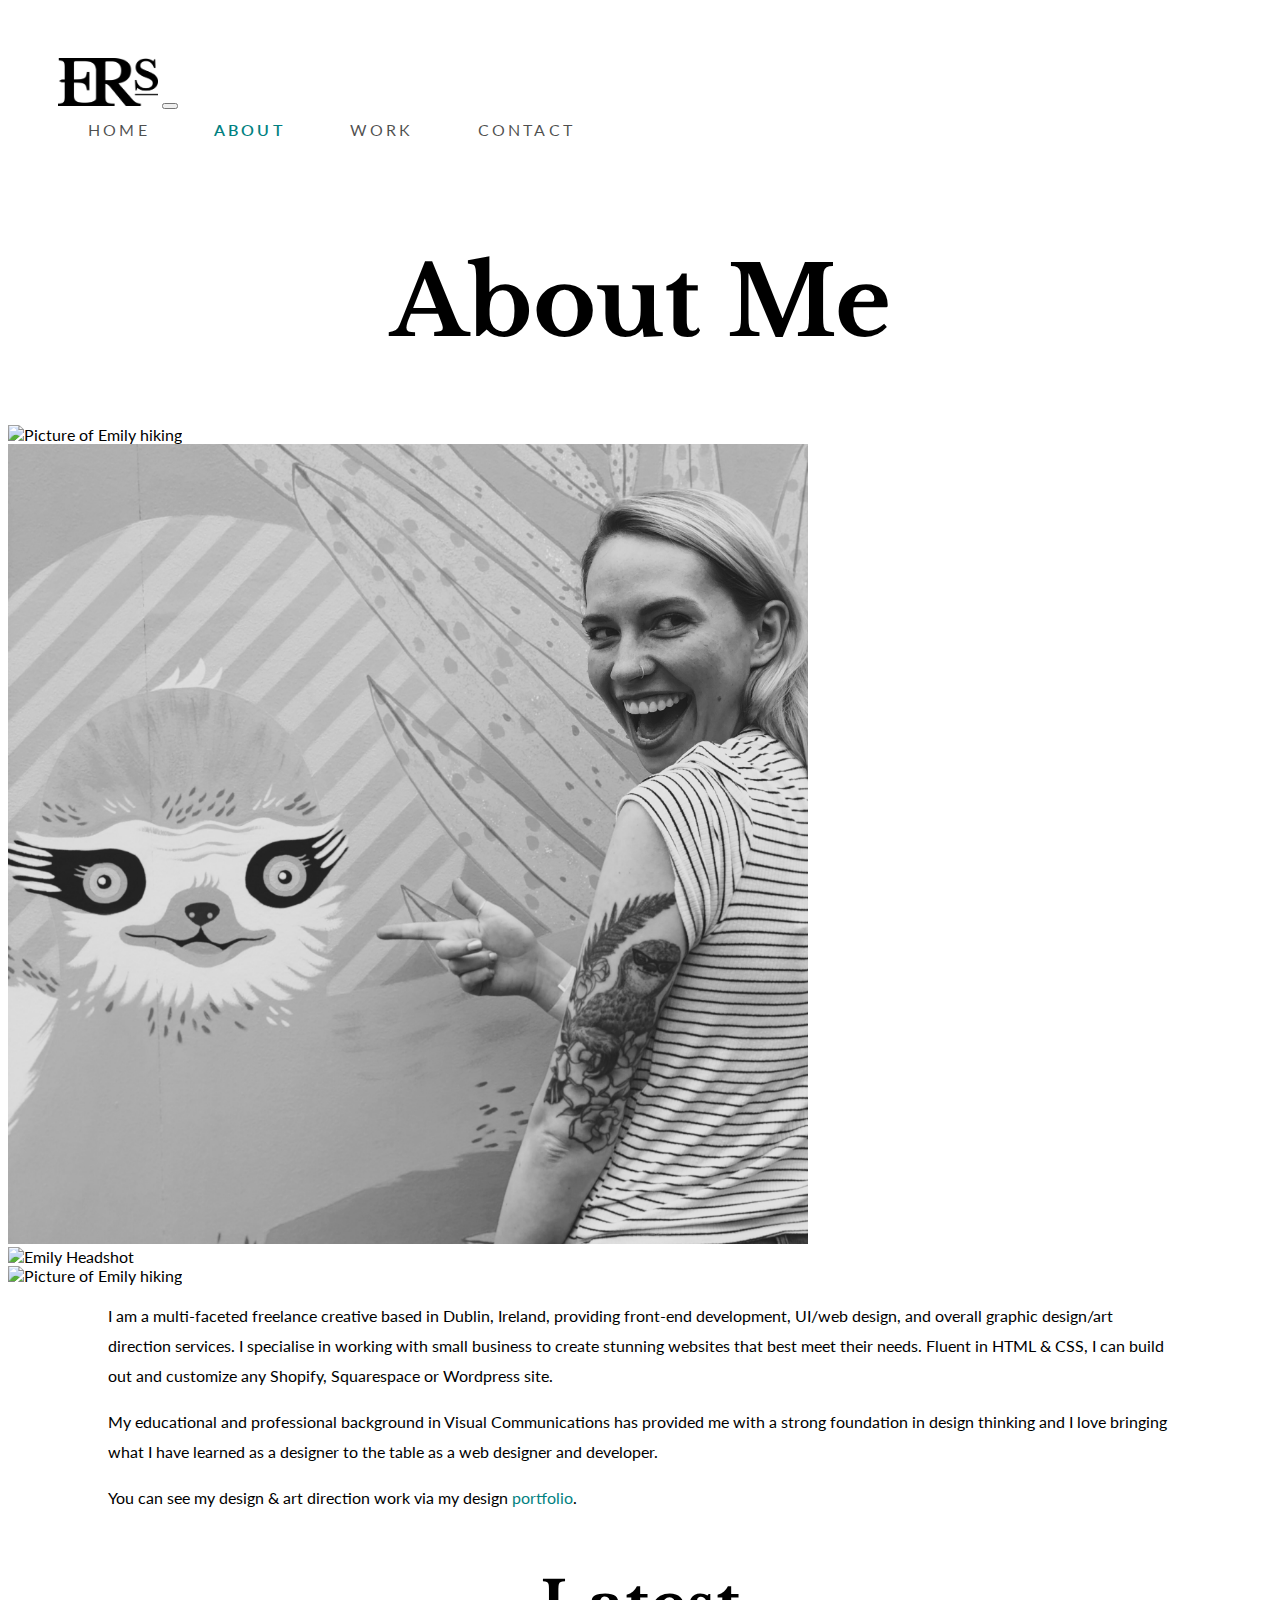
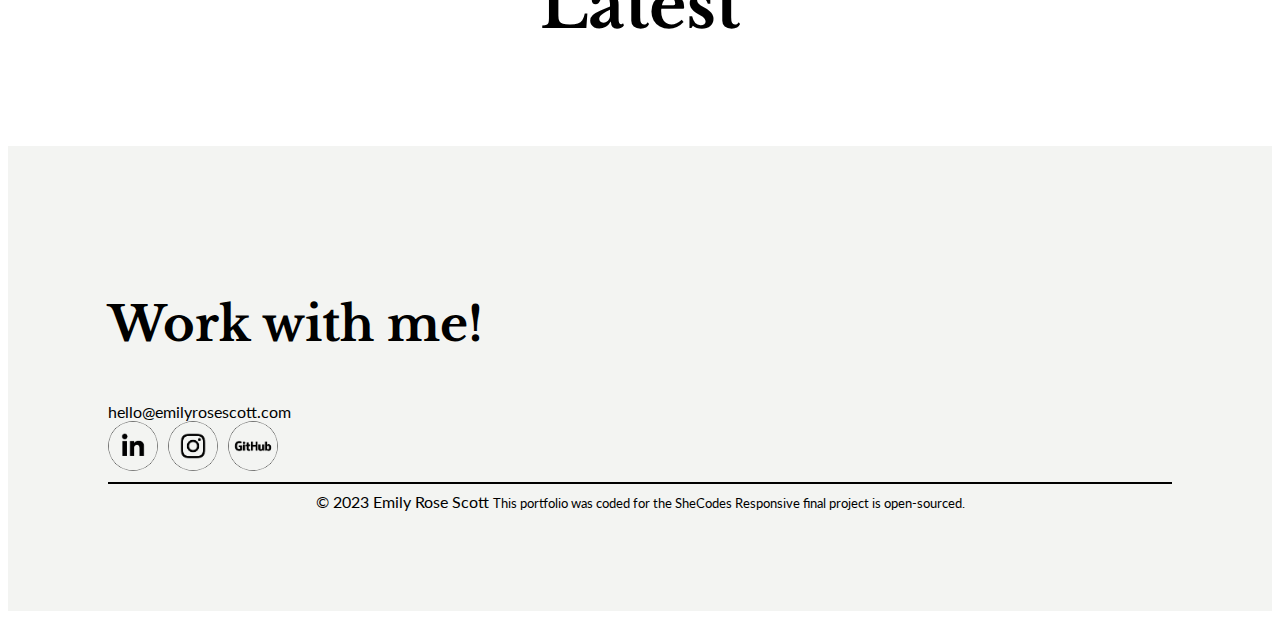
==== commit 798f7c9b: "Adding footer text and alphabetising/organising CSS file" ====
--- a/about.html
+++ b/about.html
@@ -163,6 +163,22 @@
         <a href="https://www.emilyrosescott.com/" target="_blank"
           >© 2023 Emily Rose Scott</a
         >
+        <small class="mt-2"
+          >This portfolio was coded for the
+          <a
+            href="https://www.shecodes.io/"
+            target="_blank"
+            title="SheCodes Homepage"
+            >SheCodes</a
+          >
+          Responsive final project is
+          <a
+            href="https://github.com/emirosely/Portfolio"
+            target="_blank"
+            title="Github Repository"
+            >open-sourced</a
+          >.</small
+        >
       </div>
     </footer>
 
--- a/styles/portfolio.css
+++ b/styles/portfolio.css
@@ -60,15 +60,15 @@
   line-height: 30px;
 }
 
+hr {
+  border: 1px solid #000000;
+}
+
 p {
   font-weight: 400;
   font-size: 16px;
   color: black;
   line-height: 30px;
-}
-
-hr {
-  border: 1px solid #000000;
 }
 
 .body-button {
@@ -188,10 +188,25 @@
   background-color: var(--background-color);
 }
 
+.name {
+  box-sizing: border-box;
+  border: 2px solid #000000;
+  padding: 100px 50px;
+}
+
 .nameplate {
   padding: 50px 50px 100px 50px;
   max-width: 1000px;
   margin: 0 auto;
+}
+
+.project {
+  margin: var(--margin-vertical);
+}
+
+.project img {
+  aspect-ratio: 5/4;
+  object-fit: cover;
 }
 
 .title {
@@ -202,21 +217,6 @@
   text-align: left;
   text-decoration: none;
   display: inline-block;
-}
-
-.name {
-  box-sizing: border-box;
-  border: 2px solid #000000;
-  padding: 100px 50px;
-}
-
-.project {
-  margin: var(--margin-vertical);
-}
-
-.project img {
-  aspect-ratio: 5/4;
-  object-fit: cover;
 }
 
 /* ABOUT */
@@ -273,9 +273,6 @@
 }
 
 /* FOOTER */
-.copyright {
-  text-align: center;
-}
 
 footer {
   background-color: var(--background-color);
@@ -305,6 +302,10 @@
   transition: var(--transition);
 }
 
+.copyright {
+  text-align: center;
+}
+
 .social-icon-group {
   gap: 10px;
   display: flex;
@@ -316,12 +317,70 @@
 
 /* RESPONSIVE */
 @media (max-width: 350px) {
+  footer {
+    padding: 50px !important;
+    text-align: center !important;
+  }
+
+  footer .d-flex {
+    display: block !important;
+  }
+
+  h1 {
+    text-align: center !important;
+    font-size: 45px !important;
+    line-height: 55px !important;
+  }
+
+  h2 {
+    font-size: 40px !important;
+    line-height: 55px !important;
+  }
+
+  h3 {
+    font-size: 30px !important;
+    line-height: 40px !important;
+    text-align: center !important;
+  }
+
+  h4 {
+    font-size: 14px !important;
+    line-height: 20px !important;
+  }
+
+  nav {
+    padding-top: 25px !important;
+    padding-left: 25px !important;
+    padding-right: 25px !important;
+  }
+
+  .btn-branding {
+    text-align: center !important;
+    float: none !important;
+    display: flex !important;
+    justify-content: center !important;
+    max-width: 200px !important;
+    margin-left: auto !important;
+    margin-right: auto !important;
+    font-size: 14px !important;
+    line-height: 20px !important;
+  }
+
   .logo {
     max-width: 75px;
   }
 
   .name {
     padding: 50px 50px !important;
+  }
+
+  .page-content {
+    margin: 75px 60px !important;
+  }
+
+  .social-icon-group {
+    justify-content: center !important;
+    margin: 20px 0px !important;
   }
 
   .title {
@@ -336,6 +395,50 @@
     padding: 20px 10px !important;
   }
 
+  .work img {
+    aspect-ratio: 4/3;
+    object-fit: cover;
+  }
+}
+
+@media (max-width: 480px) and (min-width: 351px) {
+  footer {
+    padding: 50px !important;
+    text-align: center !important;
+  }
+
+  footer .d-flex {
+    display: block !important;
+  }
+
+  h1 {
+    text-align: center !important;
+    font-size: 55px !important;
+    line-height: 65px !important;
+  }
+
+  h2 {
+    font-size: 40px !important;
+    line-height: 55px !important;
+  }
+
+  h3 {
+    font-size: 30px !important;
+    line-height: 40px !important;
+    text-align: center !important;
+  }
+
+  h4 {
+    font-size: 14px !important;
+    line-height: 20px !important;
+  }
+
+  nav {
+    padding-top: 25px !important;
+    padding-left: 25px !important;
+    padding-right: 25px !important;
+  }
+
   .btn-branding {
     text-align: center !important;
     float: none !important;
@@ -348,65 +451,21 @@
     line-height: 20px !important;
   }
 
+  .logo {
+    max-width: 75px;
+  }
+
+  .name {
+    padding: 50px 50px !important;
+  }
+
   .page-content {
     margin: 75px 60px !important;
   }
 
-  h1 {
-    text-align: center !important;
-    font-size: 45px !important;
-    line-height: 55px !important;
-  }
-
-  h2 {
-    font-size: 40px !important;
-    line-height: 55px !important;
-  }
-
-  h3 {
-    font-size: 30px !important;
-    line-height: 40px !important;
-    text-align: center !important;
-  }
-
-  h4 {
-    font-size: 14px !important;
-    line-height: 20px !important;
-  }
-
-  nav {
-    padding-top: 25px !important;
-    padding-left: 25px !important;
-    padding-right: 25px !important;
-  }
-
-  footer {
-    padding: 50px !important;
-    text-align: center !important;
-  }
-
-  footer .d-flex {
-    display: block !important;
-  }
-
   .social-icon-group {
     justify-content: center !important;
     margin: 20px 0px !important;
-  }
-
-  .work img {
-    aspect-ratio: 4/3;
-    object-fit: cover;
-  }
-}
-
-@media (max-width: 480px) and (min-width: 351px) {
-  .logo {
-    max-width: 75px;
-  }
-
-  .name {
-    padding: 50px 50px !important;
   }
 
   .title {
@@ -421,62 +480,58 @@
     padding: 20px 10px !important;
   }
 
-  .btn-branding {
-    text-align: center !important;
-    float: none !important;
-    display: flex !important;
-    justify-content: center !important;
-    max-width: 200px !important;
-    margin-left: auto !important;
-    margin-right: auto !important;
-    font-size: 14px !important;
-    line-height: 20px !important;
-  }
-
-  .page-content {
-    margin: 75px 60px !important;
+  .work img {
+    aspect-ratio: 4/3;
+    object-fit: cover;
+  }
+}
+
+@media (max-width: 800px) and (min-width: 481px) {
+  footer {
+    padding: 50px !important;
+    display: block !important;
   }
 
   h1 {
-    text-align: center !important;
-    font-size: 55px !important;
-    line-height: 65px !important;
+    font-size: 70px !important;
+    line-height: 70px !important;
   }
 
   h2 {
-    font-size: 40px !important;
+    font-size: 45px !important;
     line-height: 55px !important;
   }
 
   h3 {
     font-size: 30px !important;
     line-height: 40px !important;
-    text-align: center !important;
   }
 
   h4 {
-    font-size: 14px !important;
-    line-height: 20px !important;
-  }
-
-  nav {
-    padding-top: 25px !important;
-    padding-left: 25px !important;
-    padding-right: 25px !important;
-  }
-
-  footer {
-    padding: 50px !important;
-    text-align: center !important;
-  }
-
-  footer .d-flex {
-    display: block !important;
+    font-size: 16px !important;
+    line-height: 30px !important;
+  }
+
+  .btn-branding {
+    font-size: 16px !important;
+  }
+
+  .name {
+    padding: 75px 50px !important;
+  }
+
+  .page-content {
+    margin: 75px 60px !important;
   }
 
   .social-icon-group {
     justify-content: center !important;
     margin: 20px 0px !important;
+  }
+
+  .title {
+    padding: 20px !important;
+    margin-bottom: -30px !important;
   }
 
   .work img {
@@ -484,55 +539,3 @@
     object-fit: cover;
   }
 }
-
-@media (max-width: 800px) and (min-width: 481px) {
-  h1 {
-    font-size: 70px !important;
-    line-height: 70px !important;
-  }
-
-  h2 {
-    font-size: 45px !important;
-    line-height: 55px !important;
-  }
-
-  h3 {
-    font-size: 30px !important;
-    line-height: 40px !important;
-  }
-
-  h4 {
-    font-size: 16px !important;
-    line-height: 30px !important;
-  }
-
-  .name {
-    padding: 75px 50px !important;
-  }
-
-  .title {
-    padding: 20px !important;
-    margin-bottom: -30px !important;
-  }
-  .btn-branding {
-    font-size: 16px !important;
-  }
-
-  .page-content {
-    margin: 75px 60px !important;
-  }
-
-  footer {
-    padding: 50px !important;
-    display: block !important;
-  }
-  .social-icon-group {
-    justify-content: center !important;
-    margin: 20px 0px !important;
-  }
-
-  .work img {
-    aspect-ratio: 4/3;
-    object-fit: cover;
-  }
-}
